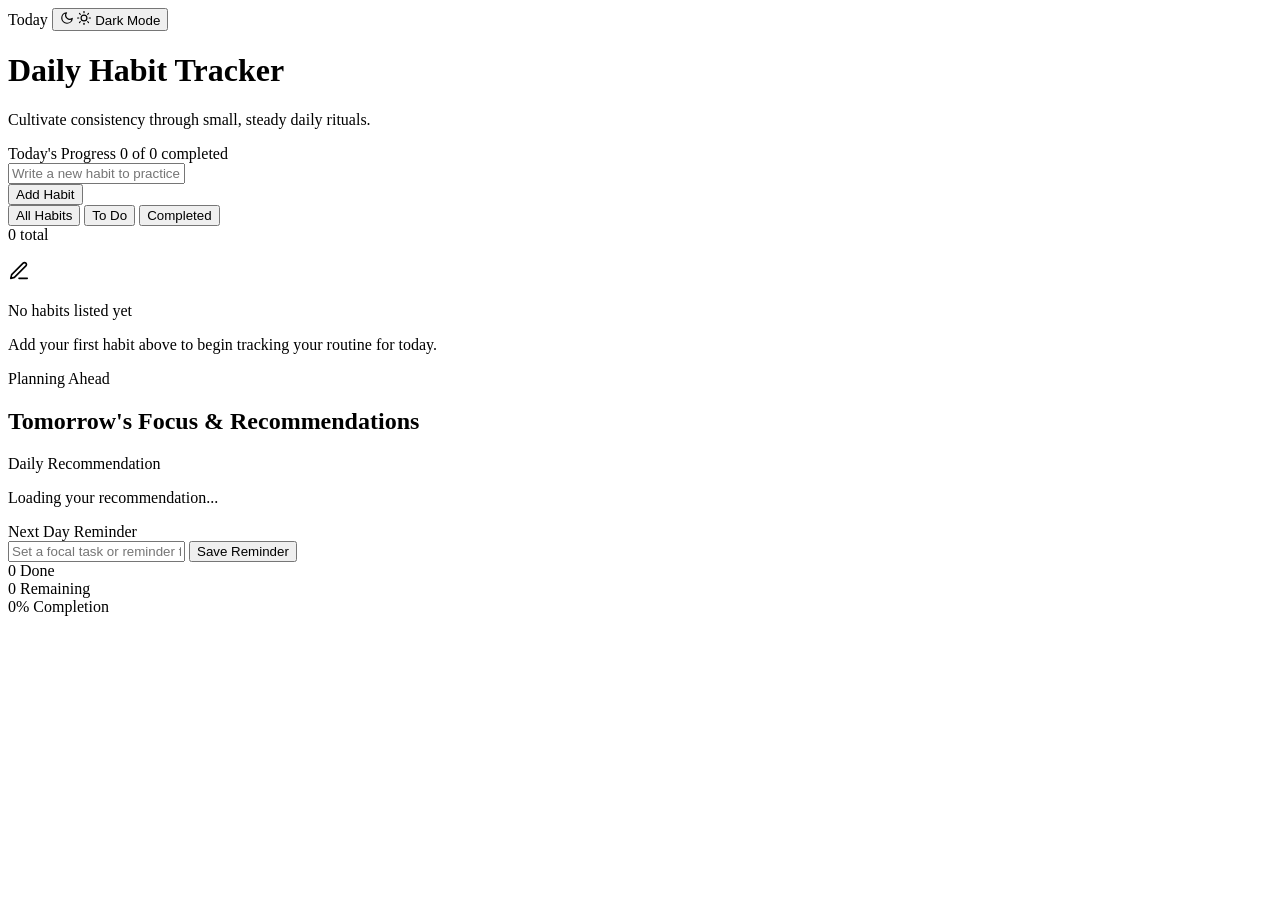
==== templates/index.html @ d730bd40 "Add new files and updates" ====
<!DOCTYPE html>
<html lang="en">
<head>
  <meta charset="UTF-8">
  <meta name="viewport" content="width=device-width, initial-scale=1.0">
  <title>Daily Habit Tracker</title>
  <link rel="preconnect" href="https://fonts.googleapis.com">
  <link rel="preconnect" href="https://fonts.gstatic.com" crossorigin>
  <link href="https://fonts.googleapis.com/css2?family=Lora:ital,wght@0,500;0,600;1,400&family=Plus+Jakarta+Sans:wght@400;500;600;700&display=swap" rel="stylesheet">
  <link rel="stylesheet" href="style.css">
</head>
<body>

  <main class="page-wrapper">
    <div class="tracker-card">
      
      <!-- Natural Header -->
      <header class="tracker-header">
        <div class="header-top-row">
          <span class="date-pill" id="currentDate">Today</span>
          <button type="button" id="themeToggleBtn" class="theme-toggle-btn" aria-label="Toggle dark mode" aria-pressed="false" onclick="if(window.themeManager){window.themeManager.toggle();}">
            <svg class="theme-icon-moon" width="14" height="14" viewBox="0 0 24 24" fill="none" stroke="currentColor" stroke-width="2" stroke-linecap="round" stroke-linejoin="round" aria-hidden="true">
              <path d="M21 12.79A9 9 0 1 1 11.21 3 7 7 0 0 0 21 12.79z"></path>
            </svg>
            <svg class="theme-icon-sun" width="14" height="14" viewBox="0 0 24 24" fill="none" stroke="currentColor" stroke-width="2" stroke-linecap="round" stroke-linejoin="round" aria-hidden="true">
              <circle cx="12" cy="12" r="5"></circle>
              <line x1="12" y1="1" x2="12" y2="3"></line>
              <line x1="12" y1="21" x2="12" y2="23"></line>
              <line x1="4.22" y1="4.22" x2="5.64" y2="5.64"></line>
              <line x1="18.36" y1="18.36" x2="19.78" y2="19.78"></line>
              <line x1="1" y1="12" x2="3" y2="12"></line>
              <line x1="21" y1="12" x2="23" y2="12"></line>
              <line x1="4.22" y1="19.78" x2="5.64" y2="18.36"></line>
              <line x1="18.36" y1="5.64" x2="19.78" y2="4.22"></line>
            </svg>
            <span id="themeToggleText">Dark Mode</span>
          </button>
        </div>
        <h1 class="tracker-title">Daily Habit Tracker</h1>
        <p class="tracker-subtitle">Cultivate consistency through small, steady daily rituals.</p>
      </header>

      <!-- Progress Section -->
      <section class="progress-section" aria-label="Habit completion progress">
        <div class="progress-meta">
          <span class="progress-label">Today's Progress</span>
          <span class="progress-count" id="progressText">0 of 0 completed</span>
        </div>
        <div class="progress-track" role="progressbar" id="progressBarWrapper" aria-valuenow="0" aria-valuemin="0" aria-valuemax="100">
          <div class="progress-fill" id="progressBar" style="width: 0%;"></div>
        </div>
      </section>

      <!-- Habit Input Form -->
      <form id="habitForm" class="habit-form" onsubmit="return false;">
        <div class="input-wrapper">
          <input 
            type="text" 
            id="habitInput" 
            placeholder="Write a new habit to practice..." 
            maxlength="70"
            autocomplete="off"
            spellcheck="false"
          >
        </div>
        <button type="submit" id="addBtn" class="btn btn-primary">Add Habit</button>
      </form>

      <!-- Filter Controls -->
      <div class="filter-bar">
        <div class="filter-tabs" role="tablist">
          <button type="button" class="tab-btn active" data-filter="all" role="tab" aria-selected="true">All Habits</button>
          <button type="button" class="tab-btn" data-filter="pending" role="tab" aria-selected="false">To Do</button>
          <button type="button" class="tab-btn" data-filter="completed" role="tab" aria-selected="false">Completed</button>
        </div>
        <span class="items-summary" id="itemsSummary">0 total</span>
      </div>

      <!-- Habit List -->
      <ul id="habitList" class="habit-list" aria-label="Habits list"></ul>

      <!-- Empty State -->
      <div class="empty-state" id="emptyMsg">
        <div class="empty-icon-box" aria-hidden="true">
          <svg width="22" height="22" viewBox="0 0 24 24" fill="none" stroke="currentColor" stroke-width="1.8" stroke-linecap="round" stroke-linejoin="round">
            <path d="M12 20h9"/>
            <path d="M16.5 3.5a2.121 2.121 0 0 1 3 3L7 19l-4 1 1-4L16.5 3.5z"/>
          </svg>
        </div>
        <p class="empty-title" id="emptyTitle">No habits listed yet</p>
        <p class="empty-description" id="emptyDesc">Add your first habit above to begin tracking your routine for today.</p>
      </div>

      <!-- Next Day Recommendation & Reminder Section -->
      <section class="next-day-section" aria-label="Next day planning and recommendations">
        <div class="next-day-header">
          <span class="next-day-tag">Planning Ahead</span>
          <h2 class="next-day-title">Tomorrow's Focus & Recommendations</h2>
        </div>

        <!-- Dynamic Contextual Recommendation Box -->
        <div class="recommendation-box" id="recommendationBox">
          <div class="recommendation-badge">Daily Recommendation</div>
          <p class="recommendation-text" id="recommendationText">Loading your recommendation...</p>
        </div>

        <!-- Next Day Reminder Form -->
        <form id="reminderForm" class="reminder-form" onsubmit="return false;">
          <label for="reminderInput" class="reminder-label">Next Day Reminder</label>
          <div class="reminder-input-row">
            <input 
              type="text" 
              id="reminderInput" 
              placeholder="Set a focal task or reminder for tomorrow..." 
              maxlength="80"
              autocomplete="off"
            >
            <button type="submit" id="saveReminderBtn" class="btn btn-secondary">Save Reminder</button>
          </div>
          <div id="savedReminderDisplay" class="saved-reminder-display" style="display: none;">
            <div class="saved-reminder-meta">
              <span class="saved-reminder-label">Scheduled for Tomorrow:</span>
              <span class="saved-reminder-text" id="savedReminderText"></span>
            </div>
            <button type="button" id="clearReminderBtn" class="btn btn-clear" aria-label="Clear reminder">Remove</button>
          </div>
        </form>
      </section>

      <!-- Card Footer Stats -->
      <footer class="tracker-footer">
        <div class="stat-item">
          <span class="stat-number" id="statCompleted">0</span>
          <span class="stat-label">Done</span>
        </div>
        <div class="stat-divider"></div>
        <div class="stat-item">
          <span class="stat-number" id="statPending">0</span>
          <span class="stat-label">Remaining</span>
        </div>
        <div class="stat-divider"></div>
        <div class="stat-item">
          <span class="stat-number" id="statRate">0%</span>
          <span class="stat-label">Completion</span>
        </div>
      </footer>

    </div>
  </main>

  <script src="script.js"></script>
</body>
</html>
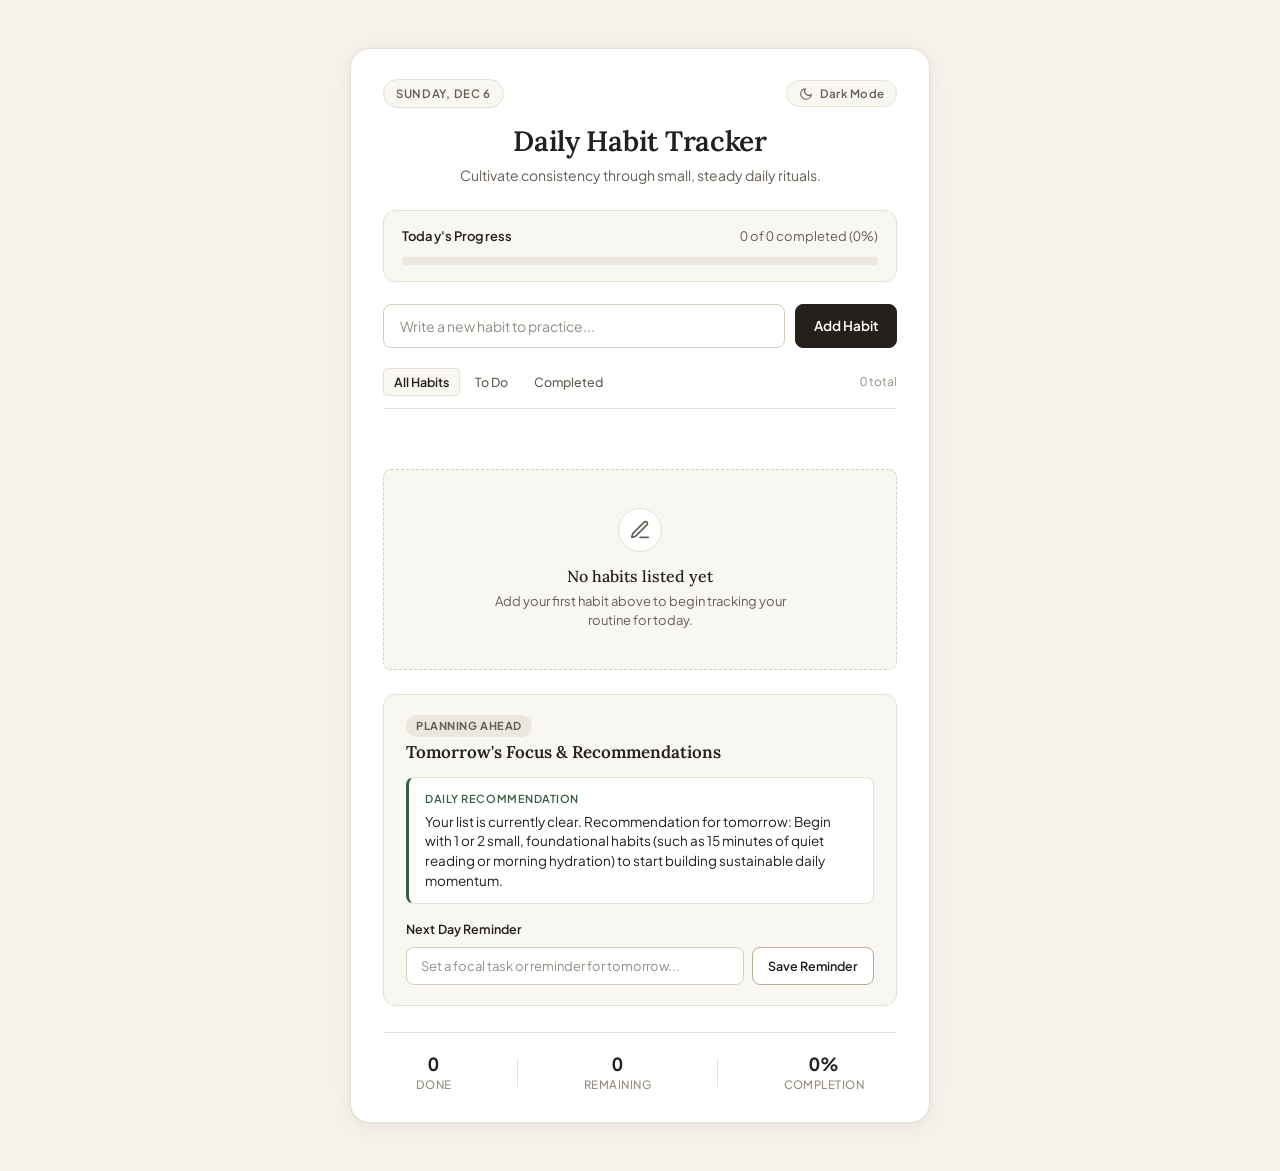
==== commit 25e9156e: "Add new files and updates" ====
--- a/templates/index.html
+++ b/templates/index.html
@@ -7,7 +7,7 @@
   <link rel="preconnect" href="https://fonts.googleapis.com">
   <link rel="preconnect" href="https://fonts.gstatic.com" crossorigin>
   <link href="https://fonts.googleapis.com/css2?family=Lora:ital,wght@0,500;0,600;1,400&family=Plus+Jakarta+Sans:wght@400;500;600;700&display=swap" rel="stylesheet">
-  <link rel="stylesheet" href="style.css">
+  <link rel="stylesheet" href="../static/style.css">
 </head>
 <body>
 
@@ -148,6 +148,6 @@
     </div>
   </main>
 
-  <script src="script.js"></script>
+  <script src="../static/script.js"></script>
 </body>
 </html>
--- a/static/style.css
+++ b/static/style.css
@@ -0,0 +1,869 @@
+/* ==========================================================================
+   Daily Habit Tracker - Natural, Human-Made Editorial Design
+   Crafted with warm paper tones, earthy accents, and tactile controls.
+   No emojis. No AI-style glowing gradients. Pure artisanal clarity.
+   Includes dedicated dark mode (.dark-mode) class with warm night tones.
+   ========================================================================== */
+
+:root {
+  /* Surface & Paper Tones (Daylight / Natural Linen) */
+  --color-page-bg: #f5f2eb;
+  --color-card-bg: #ffffff;
+  --color-surface-subtle: #f9f7f2;
+  --color-surface-muted: #ece7dc;
+  --color-surface-hover: #fbf9f4;
+
+  /* Borders & Dividers */
+  --color-border-subtle: #e8e2d5;
+  --color-border-medium: #d8cfbf;
+  --color-border-strong: #b8ac99;
+
+  /* Ink & Typography */
+  --color-ink-primary: #231f1c;
+  --color-ink-secondary: #655e55;
+  --color-ink-muted: #958d82;
+
+  /* Natural Earth Accents */
+  --color-espresso: #25201d;
+  --color-espresso-hover: #14110f;
+  --color-espresso-text: #ffffff;
+  
+  --color-sage: #385e43;
+  --color-sage-hover: #2b4934;
+  --color-sage-soft: #f0f6f1;
+  --color-sage-border: #cbe0d0;
+
+  --color-clay: #964232;
+  --color-clay-hover: #7b3325;
+  --color-clay-soft: #fbf0ec;
+  --color-clay-border: #edd2c8;
+
+  /* Typography System */
+  --font-serif: "Lora", Georgia, "Times New Roman", serif;
+  --font-sans: "Plus Jakarta Sans", -apple-system, BlinkMacSystemFont, "Segoe UI", Roboto, sans-serif;
+
+  /* Layout & Geometry */
+  --radius-xs: 4px;
+  --radius-sm: 8px;
+  --radius-md: 12px;
+  --radius-lg: 20px;
+
+  /* Natural Diffused Shadows */
+  --shadow-card: 0 4px 24px -2px rgba(40, 33, 24, 0.07), 0 1px 3px 0 rgba(40, 33, 24, 0.04);
+  --shadow-subtle: 0 2px 8px -1px rgba(40, 33, 24, 0.05);
+
+  /* Transitions */
+  --transition-fast: 0.16s ease;
+  --transition-smooth: 0.25s ease;
+}
+
+/* ==========================================================================
+   Dark Mode Theme Class (.dark-mode)
+   Warm night paper & dark slate tones - relaxing, natural, and authentic.
+   ========================================================================== */
+body.dark-mode {
+  --color-page-bg: #141210;
+  --color-card-bg: #1f1c19;
+  --color-surface-subtle: #27231f;
+  --color-surface-muted: #342f29;
+  --color-surface-hover: #2d2823;
+
+  --color-border-subtle: #332d26;
+  --color-border-medium: #473f35;
+  --color-border-strong: #665b4d;
+
+  --color-ink-primary: #f0ece3;
+  --color-ink-secondary: #b5ac9d;
+  --color-ink-muted: #7d7568;
+
+  --color-espresso: #eee8de;
+  --color-espresso-hover: #ffffff;
+  --color-espresso-text: #1a1714;
+
+  --color-sage: #508660;
+  --color-sage-hover: #619d73;
+  --color-sage-soft: #1d2c20;
+  --color-sage-border: #2e4b35;
+
+  --color-clay: #d66c58;
+  --color-clay-hover: #e2806e;
+  --color-clay-soft: #331f1b;
+  --color-clay-border: #56312a;
+
+  --shadow-card: 0 6px 28px -2px rgba(0, 0, 0, 0.5), 0 2px 6px 0 rgba(0, 0, 0, 0.3);
+  --shadow-subtle: 0 2px 8px -1px rgba(0, 0, 0, 0.4);
+}
+
+/* ---------- Global Reset & Body ---------- */
+*,
+*::before,
+*::after {
+  box-sizing: border-box;
+  margin: 0;
+  padding: 0;
+}
+
+body {
+  font-family: var(--font-sans);
+  background-color: var(--color-page-bg);
+  color: var(--color-ink-primary);
+  line-height: 1.5;
+  min-height: 100vh;
+  display: flex;
+  justify-content: center;
+  align-items: flex-start;
+  padding: 48px 18px;
+  -webkit-font-smoothing: antialiased;
+  -moz-osx-font-smoothing: grayscale;
+  transition: background-color var(--transition-smooth), color var(--transition-smooth);
+}
+
+.page-wrapper {
+  width: 100%;
+  max-width: 580px;
+  display: flex;
+  justify-content: center;
+}
+
+/* ---------- Main Tracker Card ---------- */
+.tracker-card {
+  background: var(--color-card-bg);
+  width: 100%;
+  border-radius: var(--radius-lg);
+  border: 1px solid var(--color-border-subtle);
+  box-shadow: var(--shadow-card);
+  padding: 30px 32px 28px;
+  position: relative;
+  transition: background-color var(--transition-smooth), border-color var(--transition-smooth), box-shadow var(--transition-smooth);
+}
+
+/* ---------- Header ---------- */
+.tracker-header {
+  margin-bottom: 24px;
+}
+
+/* Header Top Row: Date badge + Dark Mode Toggle */
+.header-top-row {
+  display: flex;
+  justify-content: space-between;
+  align-items: center;
+  margin-bottom: 16px;
+}
+
+.date-pill {
+  display: inline-block;
+  font-family: var(--font-sans);
+  font-size: 11.5px;
+  font-weight: 600;
+  letter-spacing: 0.06em;
+  text-transform: uppercase;
+  color: var(--color-ink-secondary);
+  background: var(--color-surface-subtle);
+  border: 1px solid var(--color-border-subtle);
+  padding: 5px 12px;
+  border-radius: 999px;
+}
+
+/* Tactile Dark Mode Button */
+.theme-toggle-btn {
+  display: inline-flex;
+  align-items: center;
+  gap: 7px;
+  background: var(--color-surface-subtle);
+  border: 1px solid var(--color-border-subtle);
+  border-radius: 999px;
+  padding: 5px 12px;
+  font-family: var(--font-sans);
+  font-size: 11.5px;
+  font-weight: 600;
+  letter-spacing: 0.02em;
+  color: var(--color-ink-secondary);
+  cursor: pointer;
+  transition: background-color var(--transition-fast), border-color var(--transition-fast), color var(--transition-fast), transform 0.08s ease;
+  user-select: none;
+}
+
+.theme-toggle-btn:hover {
+  background: var(--color-surface-muted);
+  color: var(--color-ink-primary);
+  border-color: var(--color-border-medium);
+}
+
+.theme-toggle-btn:active {
+  transform: scale(0.97);
+}
+
+.theme-icon-sun {
+  display: none;
+}
+
+.theme-icon-moon {
+  display: block;
+}
+
+body.dark-mode .theme-icon-sun {
+  display: block;
+}
+
+body.dark-mode .theme-icon-moon {
+  display: none;
+}
+
+.tracker-title {
+  font-family: var(--font-serif);
+  font-size: 28px;
+  font-weight: 600;
+  color: var(--color-ink-primary);
+  letter-spacing: -0.01em;
+  line-height: 1.25;
+  text-align: center;
+  margin-bottom: 6px;
+}
+
+.tracker-subtitle {
+  font-size: 14px;
+  color: var(--color-ink-secondary);
+  max-width: 420px;
+  margin: 0 auto;
+  text-align: center;
+}
+
+/* ---------- Progress Section ---------- */
+.progress-section {
+  background: var(--color-surface-subtle);
+  border: 1px solid var(--color-border-subtle);
+  border-radius: var(--radius-md);
+  padding: 16px 18px;
+  margin-bottom: 22px;
+  transition: background-color var(--transition-smooth), border-color var(--transition-smooth);
+}
+
+.progress-meta {
+  display: flex;
+  justify-content: space-between;
+  align-items: center;
+  margin-bottom: 10px;
+  font-size: 13px;
+}
+
+.progress-label {
+  font-weight: 600;
+  color: var(--color-ink-primary);
+  letter-spacing: 0.01em;
+}
+
+.progress-count {
+  color: var(--color-ink-secondary);
+  font-variant-numeric: tabular-nums;
+  font-size: 13px;
+}
+
+.progress-track {
+  width: 100%;
+  height: 8px;
+  background: var(--color-surface-muted);
+  border-radius: 999px;
+  overflow: hidden;
+  transition: background-color var(--transition-smooth);
+}
+
+.progress-fill {
+  height: 100%;
+  background: var(--color-sage);
+  border-radius: 999px;
+  transition: width 0.35s cubic-bezier(0.4, 0, 0.2, 1);
+}
+
+/* ---------- Input Form ---------- */
+.habit-form {
+  display: flex;
+  gap: 10px;
+  margin-bottom: 20px;
+}
+
+.input-wrapper {
+  flex: 1;
+  position: relative;
+}
+
+.habit-form input {
+  width: 100%;
+  padding: 12px 16px;
+  font-family: var(--font-sans);
+  font-size: 14px;
+  color: var(--color-ink-primary);
+  background: var(--color-card-bg);
+  border: 1px solid var(--color-border-medium);
+  border-radius: var(--radius-sm);
+  outline: none;
+  transition: border-color var(--transition-fast), box-shadow var(--transition-fast), background-color var(--transition-smooth), color var(--transition-smooth);
+}
+
+.habit-form input::placeholder {
+  color: var(--color-ink-muted);
+}
+
+.habit-form input:focus {
+  border-color: var(--color-espresso);
+  box-shadow: 0 0 0 3px rgba(37, 32, 29, 0.08);
+}
+
+body.dark-mode .habit-form input:focus {
+  box-shadow: 0 0 0 3px rgba(238, 232, 222, 0.12);
+}
+
+/* ---------- Natural Handcrafted Buttons ---------- */
+.btn {
+  font-family: var(--font-sans);
+  font-size: 13.5px;
+  font-weight: 600;
+  border: 1px solid transparent;
+  border-radius: var(--radius-sm);
+  padding: 11px 18px;
+  cursor: pointer;
+  display: inline-flex;
+  align-items: center;
+  justify-content: center;
+  white-space: nowrap;
+  transition: background-color var(--transition-fast), border-color var(--transition-fast), color var(--transition-fast), transform 0.08s ease;
+  user-select: none;
+}
+
+.btn:active {
+  transform: scale(0.98);
+}
+
+/* Primary Button: Solid natural tactile button */
+.btn-primary {
+  background: var(--color-espresso);
+  color: var(--color-espresso-text);
+  border-color: var(--color-espresso);
+}
+
+.btn-primary:hover {
+  background: var(--color-espresso-hover);
+  border-color: var(--color-espresso-hover);
+}
+
+/* Action Button: Status toggle */
+.btn-toggle {
+  background: transparent;
+  color: var(--color-ink-secondary);
+  border: 1px solid var(--color-border-medium);
+  padding: 6px 12px;
+  font-size: 12.5px;
+  font-weight: 500;
+}
+
+.btn-toggle:hover {
+  background: var(--color-card-bg);
+  color: var(--color-ink-primary);
+  border-color: var(--color-border-strong);
+}
+
+.habit-item.is-done .btn-toggle {
+  background: var(--color-sage-soft);
+  color: var(--color-sage);
+  border-color: var(--color-sage-border);
+}
+
+.habit-item.is-done .btn-toggle:hover {
+  background: var(--color-card-bg);
+  color: var(--color-ink-secondary);
+  border-color: var(--color-border-medium);
+}
+
+/* Action Button: Delete */
+.btn-delete {
+  background: transparent;
+  color: var(--color-ink-muted);
+  border: 1px solid transparent;
+  padding: 6px 10px;
+  font-size: 12.5px;
+  font-weight: 500;
+}
+
+.btn-delete:hover {
+  color: var(--color-clay);
+  background: var(--color-clay-soft);
+  border-color: var(--color-clay-border);
+}
+
+/* ---------- Filter Bar ---------- */
+.filter-bar {
+  display: flex;
+  justify-content: space-between;
+  align-items: center;
+  padding-bottom: 12px;
+  margin-bottom: 14px;
+  border-bottom: 1px solid var(--color-border-subtle);
+}
+
+.filter-tabs {
+  display: flex;
+  gap: 4px;
+}
+
+.tab-btn {
+  background: transparent;
+  border: 1px solid transparent;
+  border-radius: var(--radius-xs);
+  padding: 5px 10px;
+  font-family: var(--font-sans);
+  font-size: 12.5px;
+  font-weight: 500;
+  color: var(--color-ink-secondary);
+  cursor: pointer;
+  transition: all var(--transition-fast);
+}
+
+.tab-btn:hover {
+  color: var(--color-ink-primary);
+  background: var(--color-surface-subtle);
+}
+
+.tab-btn.active {
+  background: var(--color-surface-subtle);
+  border-color: var(--color-border-subtle);
+  color: var(--color-ink-primary);
+  font-weight: 600;
+}
+
+.items-summary {
+  font-size: 12px;
+  color: var(--color-ink-muted);
+  font-variant-numeric: tabular-nums;
+}
+
+/* ---------- Habit List ---------- */
+.habit-list {
+  list-style: none;
+  display: flex;
+  flex-direction: column;
+  gap: 9px;
+  min-height: 40px;
+}
+
+/* Individual Habit Item */
+.habit-item {
+  display: flex;
+  align-items: center;
+  gap: 12px;
+  padding: 12px 14px;
+  background: var(--color-surface-subtle);
+  border: 1px solid var(--color-border-subtle);
+  border-radius: var(--radius-sm);
+  transition: background-color var(--transition-smooth), border-color var(--transition-smooth), transform var(--transition-fast);
+}
+
+.habit-item:hover {
+  border-color: var(--color-border-medium);
+  background: var(--color-surface-hover);
+}
+
+/* Tactile Checkbox Toggle */
+.habit-check-btn {
+  width: 22px;
+  height: 22px;
+  flex-shrink: 0;
+  border-radius: 50%;
+  border: 1.5px solid var(--color-border-strong);
+  background: var(--color-card-bg);
+  display: flex;
+  align-items: center;
+  justify-content: center;
+  cursor: pointer;
+  padding: 0;
+  color: #ffffff;
+  transition: all var(--transition-fast);
+}
+
+.habit-check-btn svg {
+  opacity: 0;
+  transform: scale(0.6);
+  transition: all 0.18s cubic-bezier(0.34, 1.56, 0.64, 1);
+}
+
+.habit-check-btn:hover {
+  border-color: var(--color-sage);
+}
+
+/* Completed Habit State */
+.habit-item.is-done {
+  background: var(--color-sage-soft);
+  border-color: var(--color-sage-border);
+}
+
+.habit-item.is-done .habit-check-btn {
+  background: var(--color-sage);
+  border-color: var(--color-sage);
+}
+
+.habit-item.is-done .habit-check-btn svg {
+  opacity: 1;
+  transform: scale(1);
+}
+
+.habit-content {
+  flex: 1;
+  display: flex;
+  flex-direction: column;
+  min-width: 0;
+}
+
+.habit-text {
+  font-size: 14.5px;
+  color: var(--color-ink-primary);
+  word-break: break-word;
+  line-height: 1.4;
+  transition: color var(--transition-smooth), text-decoration-color var(--transition-smooth);
+}
+
+.habit-item.is-done .habit-text {
+  text-decoration: line-through;
+  text-decoration-thickness: 1.2px;
+  color: var(--color-ink-muted);
+}
+
+.habit-timestamp {
+  font-size: 11.5px;
+  color: var(--color-ink-muted);
+  margin-top: 3px;
+  font-variant-numeric: tabular-nums;
+  letter-spacing: 0.01em;
+  transition: color var(--transition-smooth);
+}
+
+.habit-item.is-done .habit-timestamp {
+  color: var(--color-sage);
+  font-weight: 500;
+}
+
+.habit-actions {
+  display: flex;
+  align-items: center;
+  gap: 6px;
+  flex-shrink: 0;
+}
+
+/* ---------- Empty State ---------- */
+.empty-state {
+  text-align: center;
+  padding: 38px 20px;
+  background: var(--color-surface-subtle);
+  border: 1px dashed var(--color-border-medium);
+  border-radius: var(--radius-sm);
+  margin-top: 6px;
+  display: none;
+}
+
+.empty-icon-box {
+  width: 44px;
+  height: 44px;
+  border-radius: 50%;
+  background: var(--color-card-bg);
+  border: 1px solid var(--color-border-subtle);
+  display: inline-flex;
+  align-items: center;
+  justify-content: center;
+  color: var(--color-ink-secondary);
+  margin-bottom: 12px;
+}
+
+.empty-title {
+  font-family: var(--font-serif);
+  font-size: 16px;
+  font-weight: 500;
+  color: var(--color-ink-primary);
+  margin-bottom: 4px;
+}
+
+.empty-description {
+  font-size: 13px;
+  color: var(--color-ink-secondary);
+  max-width: 320px;
+  margin: 0 auto;
+}
+
+/* ---------- Next Day Recommendations & Reminder Section ---------- */
+.next-day-section {
+  margin-top: 24px;
+  padding: 20px 22px;
+  background: var(--color-surface-subtle);
+  border: 1px solid var(--color-border-subtle);
+  border-radius: var(--radius-md);
+  transition: background-color var(--transition-smooth), border-color var(--transition-smooth);
+}
+
+.next-day-header {
+  display: flex;
+  flex-direction: column;
+  align-items: flex-start;
+  gap: 4px;
+  margin-bottom: 14px;
+}
+
+.next-day-tag {
+  display: inline-block;
+  font-family: var(--font-sans);
+  font-size: 11px;
+  font-weight: 700;
+  letter-spacing: 0.05em;
+  text-transform: uppercase;
+  color: var(--color-ink-secondary);
+  background: var(--color-surface-muted);
+  padding: 3px 10px;
+  border-radius: 999px;
+}
+
+.next-day-title {
+  font-family: var(--font-serif);
+  font-size: 17px;
+  font-weight: 600;
+  color: var(--color-ink-primary);
+  line-height: 1.3;
+}
+
+.recommendation-box {
+  background: var(--color-card-bg);
+  border: 1px solid var(--color-border-subtle);
+  border-left: 3.5px solid var(--color-sage);
+  border-radius: var(--radius-sm);
+  padding: 13px 16px;
+  margin-bottom: 16px;
+  transition: background-color var(--transition-smooth), border-color var(--transition-smooth);
+}
+
+.recommendation-badge {
+  font-size: 11px;
+  font-weight: 600;
+  text-transform: uppercase;
+  letter-spacing: 0.05em;
+  color: var(--color-sage);
+  margin-bottom: 4px;
+}
+
+.recommendation-text {
+  font-size: 13.5px;
+  color: var(--color-ink-primary);
+  line-height: 1.45;
+}
+
+.reminder-form {
+  display: flex;
+  flex-direction: column;
+  gap: 8px;
+}
+
+.reminder-label {
+  font-size: 12.5px;
+  font-weight: 600;
+  color: var(--color-ink-primary);
+  letter-spacing: 0.01em;
+}
+
+.reminder-input-row {
+  display: flex;
+  gap: 8px;
+}
+
+.reminder-input-row input {
+  flex: 1;
+  padding: 10px 14px;
+  font-family: var(--font-sans);
+  font-size: 13px;
+  color: var(--color-ink-primary);
+  background: var(--color-card-bg);
+  border: 1px solid var(--color-border-medium);
+  border-radius: var(--radius-sm);
+  outline: none;
+  transition: border-color var(--transition-fast), box-shadow var(--transition-fast), background-color var(--transition-smooth);
+}
+
+.reminder-input-row input::placeholder {
+  color: var(--color-ink-muted);
+}
+
+.reminder-input-row input:focus {
+  border-color: var(--color-espresso);
+  box-shadow: 0 0 0 3px rgba(37, 32, 29, 0.08);
+}
+
+body.dark-mode .reminder-input-row input:focus {
+  box-shadow: 0 0 0 3px rgba(238, 232, 222, 0.12);
+}
+
+.btn-secondary {
+  background: var(--color-card-bg);
+  color: var(--color-ink-primary);
+  border: 1px solid var(--color-border-strong);
+  padding: 10px 15px;
+  font-size: 12.5px;
+  font-weight: 600;
+  border-radius: var(--radius-sm);
+  cursor: pointer;
+  white-space: nowrap;
+  transition: background-color var(--transition-fast), color var(--transition-fast), border-color var(--transition-fast), transform 0.08s ease;
+}
+
+.btn-secondary:hover {
+  background: var(--color-surface-muted);
+  border-color: var(--color-ink-primary);
+}
+
+.btn-secondary:active {
+  transform: scale(0.98);
+}
+
+.saved-reminder-display {
+  display: flex;
+  justify-content: space-between;
+  align-items: center;
+  background: var(--color-card-bg);
+  border: 1px solid var(--color-border-subtle);
+  border-radius: var(--radius-sm);
+  padding: 11px 14px;
+  margin-top: 4px;
+  transition: background-color var(--transition-smooth), border-color var(--transition-smooth);
+}
+
+.saved-reminder-meta {
+  display: flex;
+  flex-direction: column;
+  gap: 2px;
+  min-width: 0;
+  flex: 1;
+}
+
+.saved-reminder-label {
+  font-size: 11px;
+  font-weight: 600;
+  text-transform: uppercase;
+  letter-spacing: 0.04em;
+  color: var(--color-ink-muted);
+}
+
+.saved-reminder-text {
+  font-size: 13.5px;
+  font-weight: 500;
+  color: var(--color-ink-primary);
+  word-break: break-word;
+  line-height: 1.4;
+}
+
+.btn-clear {
+  background: transparent;
+  border: none;
+  font-family: var(--font-sans);
+  font-size: 12px;
+  font-weight: 600;
+  color: var(--color-clay);
+  padding: 5px 9px;
+  border-radius: var(--radius-xs);
+  cursor: pointer;
+  transition: background-color var(--transition-fast), color var(--transition-fast);
+  white-space: nowrap;
+  margin-left: 10px;
+}
+
+.btn-clear:hover {
+  background: var(--color-clay-soft);
+  color: var(--color-clay-hover);
+}
+
+/* ---------- Card Footer / Statistics ---------- */
+.tracker-footer {
+  margin-top: 26px;
+  padding-top: 20px;
+  border-top: 1px solid var(--color-border-subtle);
+  display: flex;
+  justify-content: space-around;
+  align-items: center;
+}
+
+.stat-item {
+  display: flex;
+  flex-direction: column;
+  align-items: center;
+  text-align: center;
+}
+
+.stat-number {
+  font-family: var(--font-sans);
+  font-size: 18px;
+  font-weight: 700;
+  color: var(--color-ink-primary);
+  font-variant-numeric: tabular-nums;
+  line-height: 1.2;
+}
+
+.stat-label {
+  font-size: 11.5px;
+  font-weight: 500;
+  color: var(--color-ink-muted);
+  text-transform: uppercase;
+  letter-spacing: 0.04em;
+  margin-top: 2px;
+}
+
+.stat-divider {
+  width: 1px;
+  height: 28px;
+  background: var(--color-border-subtle);
+}
+
+/* ---------- Responsive Adjustments ---------- */
+@media (max-width: 520px) {
+  body {
+    padding: 24px 12px;
+  }
+
+  .tracker-card {
+    padding: 22px 18px 20px;
+  }
+
+  .tracker-title {
+    font-size: 24px;
+  }
+
+  .header-top-row {
+    flex-wrap: wrap;
+    gap: 8px;
+  }
+
+  .habit-form {
+    flex-direction: column;
+  }
+
+  .btn-primary {
+    width: 100%;
+    padding: 12px;
+  }
+
+  .habit-item {
+    gap: 10px;
+  }
+
+  .habit-actions {
+    gap: 4px;
+  }
+
+  .btn-toggle,
+  .btn-delete {
+    padding: 6px 8px;
+    font-size: 12px;
+  }
+
+  .next-day-section {
+    padding: 16px 14px;
+  }
+
+  .reminder-input-row {
+    flex-direction: column;
+  }
+
+  .btn-secondary {
+    width: 100%;
+    padding: 11px;
+  }
+}
